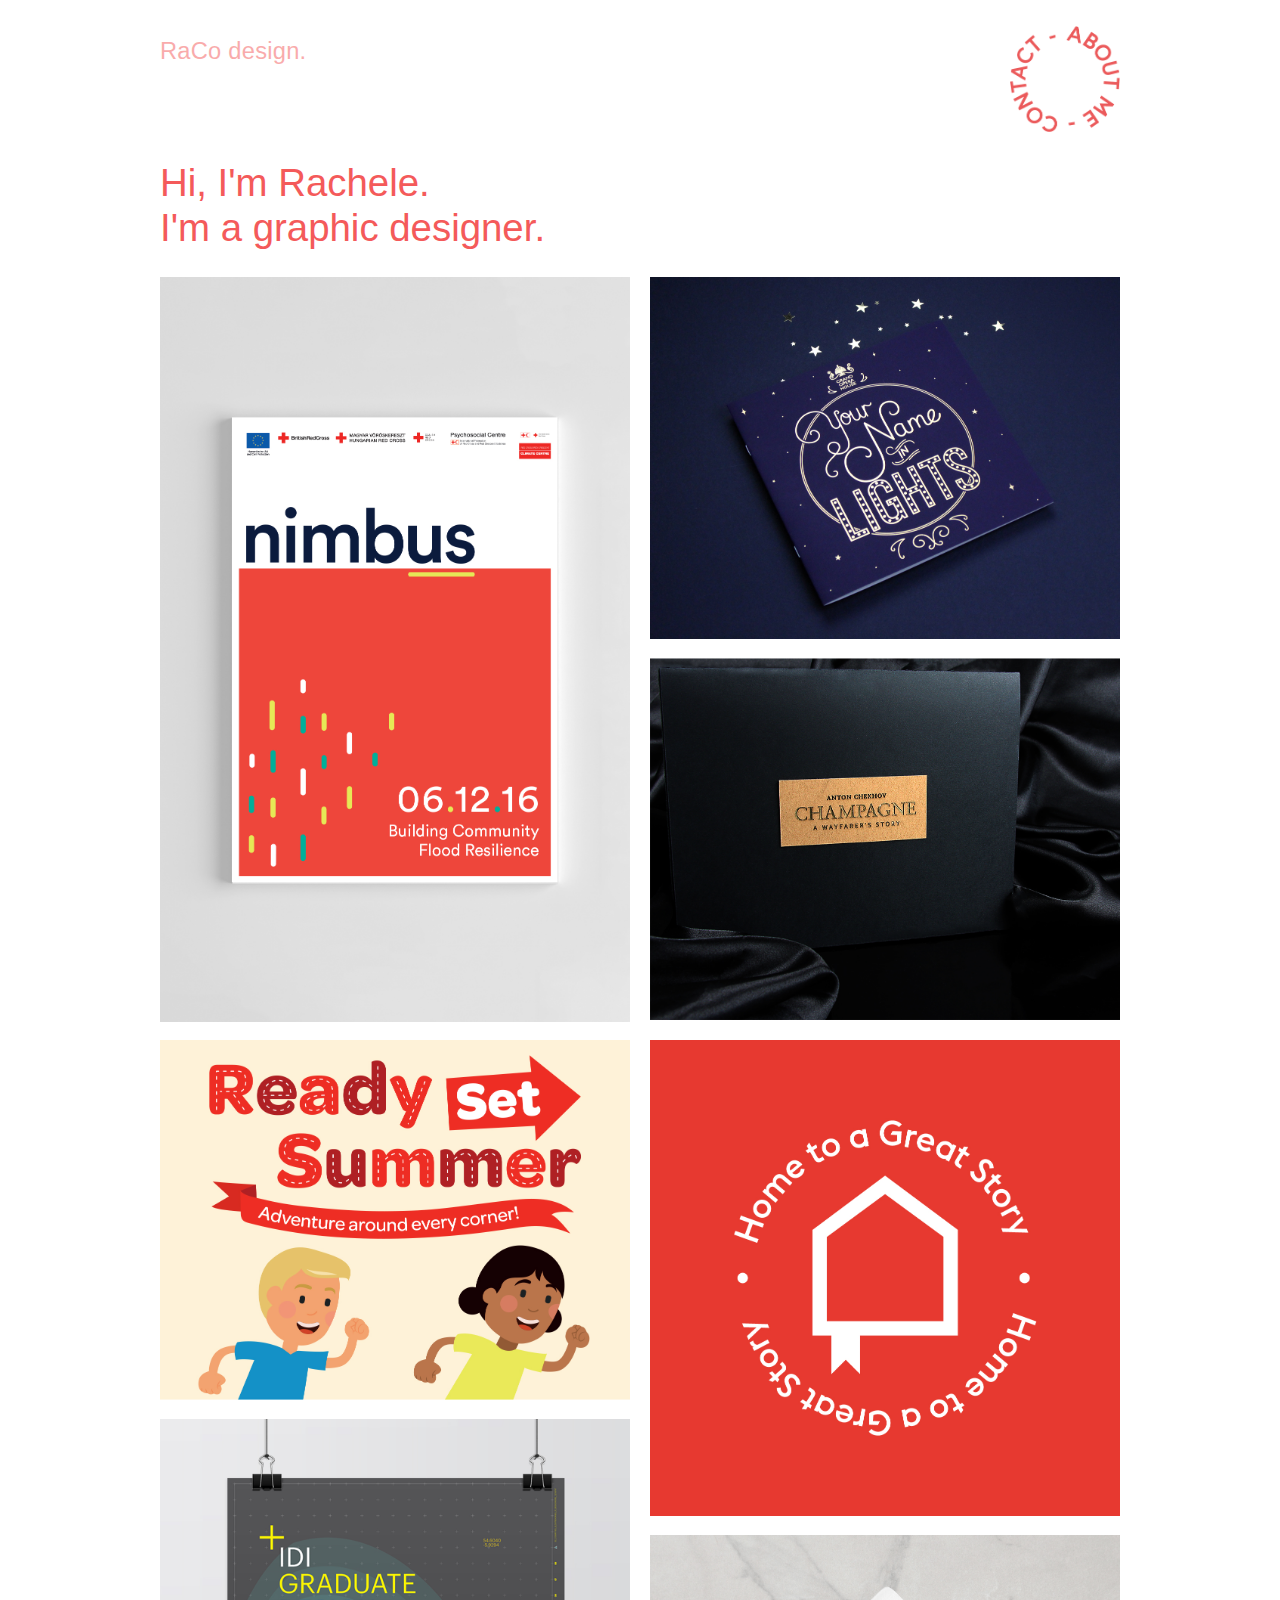
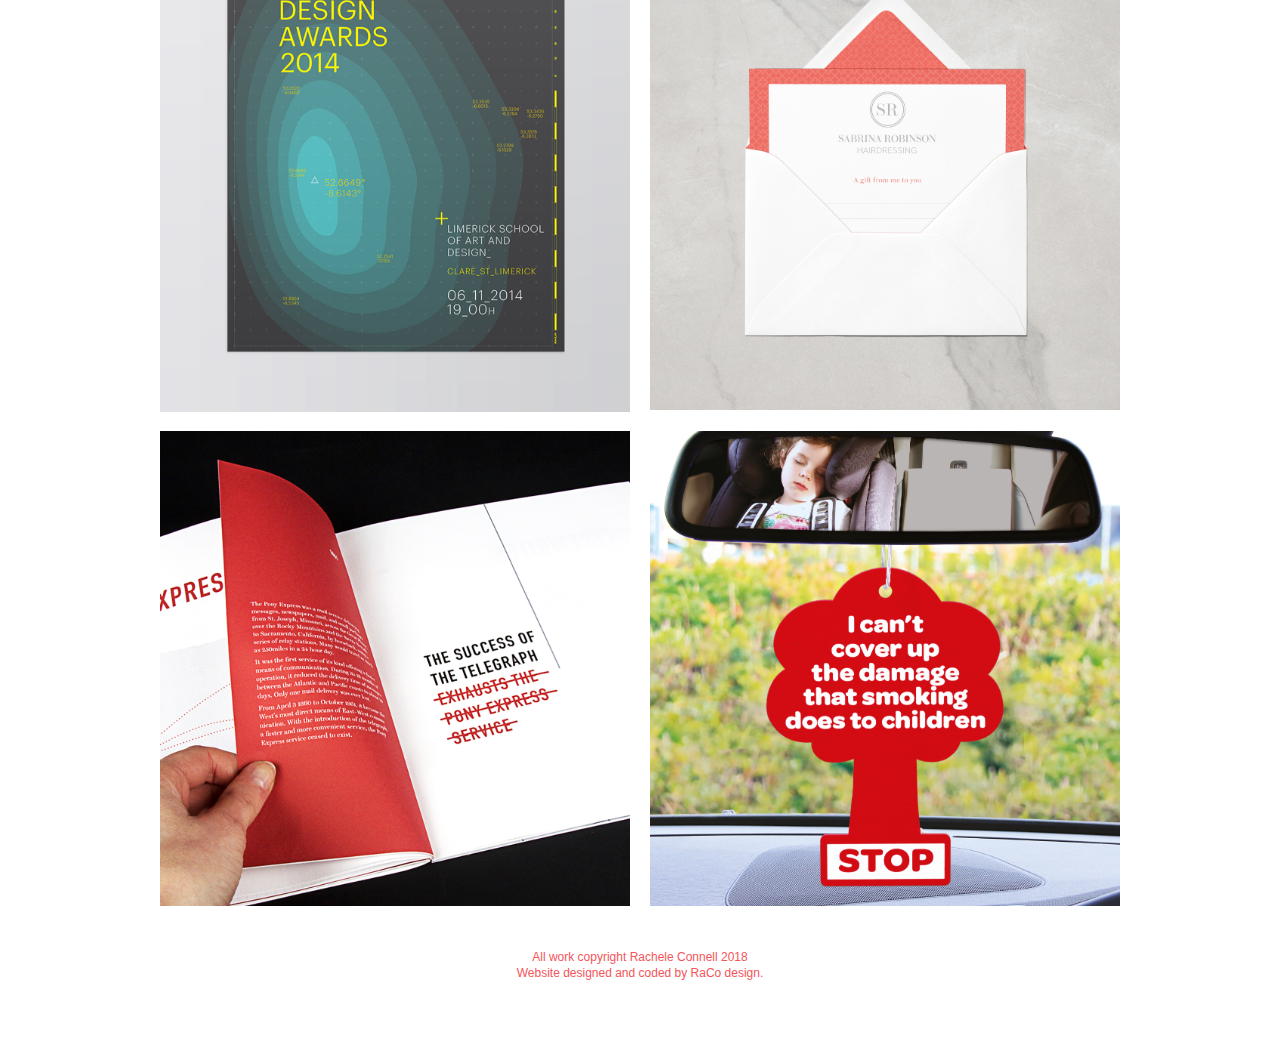
==== index.html @ a83752b8 "Initial Commit" ====
<!DOCTYPE html>

<html>

    <head> 
        <title>Rachele Connell Design</title>
        <meta charset="utf-8">
        <meta name="viewport" content="width=device-width, initial-scale=1.0">
        <link href="assets/scripts/main.css" rel="stylesheet">
    </head>

    
    <body>
        
        
                <header>
                    <h1><a href="index.html">RaCo design.</a></h1>
                    
                    <div class="navigation"> 
                        <a href= about-contact.html> <img src="assets/images/Aboutme-contact.png" alt="about-me"> </a>
                    </div> 
                </header>
        
            
            <div id= intro>
              <h2>Hi, I'm Rachele. <br> I'm a graphic designer.</h2>  
            </div>

            
                <div id=thumbnails> 
                    
                    <div class="one"> 
                        <div class="image-1">
                            <a href="nimbus-project.html">
                                <img src="assets/images/index-nimbus-event-branding.jpg" alt="Nimbus Conference Branding"> 
                                <div class="overlay">
                                    <div id="name">Nimbus Event Branding <br> <div id="subname">Event Branding</div></div> 
                                </div>
                            </a>    
                        </div>
                        
                    </div>
                    
                    <div class="two">
                        <ul>
                            <li>
                                <a href="your-name-in-lights.html">
                                    <img src="assets/images/index-your-name-in-lights.jpg" alt="your name in lights">
                                    <div class="overlay">
                                        <div id="name">Your Name in Lights <br> <div id="subname">Editorial Design &amp; Hand Lettering</div></div>
                                    </div>
                                </a>
                            </li>
                            <li>
                                <a href="champagne.html">
                                    <img src="assets/images/index-champagne-luxury-packaging.jpg" alt="champagne">
                                    <div class="overlay">
                                        <div id="name">Champagne <br> <div id="subname"> Luxury Packaging</div></div>
                                    </div>
                                </a>
                            </li>
                        </ul>
                    </div>
                </div>
        
                <div id=thumbnails2>
                    <div class="three">
                        <ul>
                            
                            
                            
                            <li>
                                <a href="ready-set-summer.html">
                                    <img src="assets/images/index-ready-set-summer.jpg" alt="ready set summer advertising campaign">
                                    <div class="overlay">
                                        <div id="name">Ready Set Summer<br> <div id="subname"> Advertising Campaign</div></div>
                                    </div>
                                </a>
                            </li>
                            
                            <li>
                                <a href="idi-graduate-awards.html">
                                    <img src="assets/images/index-idi-graduate-awards.jpg" alt="idi graduate awards">
                                    <div class="overlay-2">
                                        <div id="name">IDI Graduate Awards <br> <div id="subname">Event Branding</div></div>
                                    </div>
                                </a>
                            </li>
                            
                            
                        </ul>
                    </div>
                    
                    <div class="four">
                        <ul>
                            <li>
                                <a class="image" href="home-to-a-great-story.html">
                                    <img src="assets/images/index-home-to-a-great-story.jpg" alt="home to a great story">
                                    <div class="overlay">
                                        <div id="name">Home to a Great Story <br> <div id="subname">Branding</div></div>
                                    </div>
                                </a>
                            </li>
                            
                            <li>
                                <a href="sr-hairdressing.html">
                                    <img src="assets/images/index-sr-hairdressing.jpg" alt="sr hairdressing branding">
                                    <div class="overlay">
                                        <div id="name">SR Hairdressing <br> <div id="subname">Branding</div></div>
                                    </div>
                                </a>
                            </li>
                        </ul>
                    </div>
                </div>
        
                <div id=thumbnails3>
                    <div class="five">
                        <ul>
                            <li>
                                <a href="milestones.html">
                                    <img src="assets/images/index-milestones.jpg" alt="milestones of communication">
                                    <div class="overlay">
                                        <div id="name">Milestones of Communication<br> <div id="subname">Layout &amp; Editorial Design</div></div>
                                    </div>
                                </a>
                            </li>
                        </ul>
                    </div>
                    <div class="six">
                        <ul>
                            <li>
                                <a class="right" href="smoking-in-cars.html">
                                    <img src="assets/images/index-no-smoking-in-cars.jpg" alt="smoking in cars advertising campaign">
                                    <div class="overlay">
                                        <div id="name">Smoking in Cars <br> <div id="subname">Advertising Campaign</div></div>
                                    </div>
                                </a>
                            </li>
                        </ul>
                    </div>
                </div>
                    
                    


    
    <footer>
        <div class= copyright>
            <p>All work copyright Rachele Connell 2018 <br>
               Website designed and coded by RaCo design.</p>
        </div>
    </footer>


 </body>

</html>
---- assets/scripts/main.css ----
@charset "UTF-8";
/* CSS Document */

/* -----------------------------------html-----------------------------------*/
@font-face{
    font-family: Sofia Pro; 
    src: url(sofiapro-light.otf)
} 

html {
    align-content: center;
}
	
/* gets rid of default margins etc set by browser*/
*	{
	margin: 0;
	padding: 0;
	}
	
/*remove default settings for all lists ordered & unordered*/
ul {
	list-style:none;
	}
	
/*remove default settings for all lists & images - allowing them to sit side by side*/
li, img {
		margin: 0;
		padding: 0;
		}


/*------------------------------------CONTAINER-----------------------------------*/
body {
    width: 80%;
    margin: 0 auto 0 auto;
    height: auto;
}

                    @media (max-width: 600px) {body {width:85%;}}

                    @media (min-width: 960px) {
                        body{ width: 75%}
                    }


/*----------------------------------HEADER & NAV---------------------------------*/

header{
    position: relative;
    height: 9.5em;
}


@media (max-width: 600px) {header {max-height: 9em;}}

@media (min-width: 1200px) {header{height: 10em;}}





h1 {
    width: 80%;
    position: absolute;
    top: 1.6em;  
    left:0;
    font-family: Sofia Pro, sans-serif;
    font-style: normal;
    font-weight: 3;
    font-size: 1.2em;
    letter-spacing: .25px;
    color: #f45a5a; 
    opacity: 0.5;
}

h1 a{
    text-decoration: none;
    color: #f45a5a;
}

.navigation{
    position: relative;
    top: 1.6em;   
    float:right;
    transition: all 10s ease-in-out;
}

.navigation:hover {
    transform: rotate(360deg);
}

.navigation img {
    width:100%;
    min-width: 85px;
    max-width: 110px;
}

@media (max-width: 640px) {
    .navigation {max-width: 85px; }
}

@media (min-width: 960px) {
    h1 {font-size: calc(1.2em + 0.35vw);}
}


/*-------------------------------INTRO TEXT-----------------------------*/

h2 {
    width: 80%;
    position: relative;
    left:0;
    font-family: Sofia Pro, sans-serif;
    font-style: normal;
    font-weight: 500;
    line-height: 1.15em;
    font-size: 1.8em;
    color: #f45a5a; 
    margin-bottom: 0.4em;
}

@media (min-width: 960px) {
    h2 {font-size: calc(2em + 0.5vw);
    line-height: 45px;}
}

@media (max-width: 640px) {
    h2 {width: 100%; font-size: calc(1.6em + 1vw);}
}

@media (min-width: 1200px) {
    h2 {width: 100%; font-size: calc(1.6em + 1vw);margin-bottom: 0.7em;}
}


/*-------------------------------SECTION 1 THUMBNAILS-----------------------------*/
#thumbnails {
    width: 100%;
    overflow: hidden;
    position: relative;
    }

#thumbnails img {
    margin: auto;
    width:100%;
    float: left;
    margin-bottom: 4%;
}

.one {
    float:left;
    width: 48.95%;
    display: block;
    height:auto;
    position: relative;
    }


.two li {
    float: right;
    width: 48.95%;
    margin: 0;
    height: auto;
    position: relative;
    }



/*-------------------------------SECTION 2 THUMBNAILS-----------------------------*/

#thumbnails2 {
    width: 100%;
    overflow: hidden;
    position: relative;
}

 #thumbnails2 img {
    margin:auto;
    width: 100%;
    height: 100%;
    float: left;
    margin-bottom: 4%;
    }

.three {
    float: left;
    width: 48.95%;
    }

.three li {
    float: left;
    width:100%;
    height: auto;
    position: relative;
    }

.four{
    float:right;
    width: 48.95%;
    
    }

.four li {
    float: left;
    width:100%;
    height: auto;
    position: relative;
    }



#thumbnails3 {
    width: 100%;
    overflow: hidden;
    position: relative;
}

#thumbnails3 img {
     margin:auto;
    width: 100%;
    height: 100%;
    float: left;
    margin-bottom: 4%;
}

.five{
    float: left;
    width: 48.95%;
}
.five li {
    float: left;
    width:100%;
    height: auto;
    position: relative;
    }


.six {
    float: right;
    width: 48.95%;
}

.six li {
    float: left;
    width:100%;
    height: auto;
    position: relative;
    }





.overlay {
    opacity: 0;
    width: 100%;
    height: 95.15%;
    background-color: #ff4545;
    position: absolute;
    left:0;
    right:0;
    -webkit-transition: opacity 500ms;
    -moz-transition: opacity 500ms;
    -o-transition: opacity 500ms;
    transition: opacity 500ms;
}

.one .overlay {
    height: 97.6%;
}

.four .overlay{
    height: 96.15%;
}

.five .overlay{
    height: 96.25%
}

.six
.overlay{
    height: 96.25%
}




.overlay #name {
    position: relative;
    text-align: center; 
    font-family: Sofia Pro, sans-serif;
    font-weight: 400;
    font-size: 1.75em;
    color: #fff;
    top:50%;
    left: 50%;
    transform: translate(-50%, -50%);
}


div.overlay:hover {
    opacity: .95;
}

.overlay-2 {
    opacity: 0;
    width: 100%;
    height: 97%;
    background-color: #ff4545;
    position: absolute;
    -webkit-transition: opacity 500ms;
    -moz-transition: opacity 500ms;
    -o-transition: opacity 500ms;
    transition: opacity 500ms;
}

.overlay-2 #name {
    position: relative;
    text-align: center;  
    font-family: Sofia Pro, sans-serif;
    font-weight: 400;
    font-size: 1.75em;
    color: #fff;
    top:50%;
    left: 50%;
    transform: translate(-50%, -50%);
}

#subname{
    margin-top: .35em;
    font-weight: 300;
    font-size: .75em;
}

div.overlay-2:hover {
    opacity: .95;
}




/*-------------------------------HOME PAGE MEDIA QUERIES-----------------------------*/
@media (max-width: 640px) {
    .one { width: 100%;}
    .two li { width: 100%;}
    .three { width: 100%;}
    .four { width: 100%;}
    .five { width: 100%;}
    .six {width: 100%;}
    #thumbnails img {padding-bottom: 4%; }
    #thumbnails2 img {padding-bottom: 4%; }
    
    
}

@media (max-width: 960px) {
    section img {margin: 0 0 0.75em 0; }
}


/*-------------------------------PROJECT PAGES-----------------------------*/


h3 {
    color: #ff4545;
    width: 100%;
    font-family: Sofia Pro;
    font-size: calc(1.4em + 0.5vw);
    font-weight: 500;
    letter-spacing: .5px;
    text-align: left;
    margin-top: 0.4em;
}

#project-info p{
    font-family: Sofia Pro;
    font-size: calc(1em + 0.15vw);
    text-align: left;
    font-weight: 400;
    line-height: 1.35;
    color:slategray;
    margin-bottom: 2.2em;
    width: 100%;
}

#project-info{
    width: 100%;
    overflow: hidden;
}

h4 {
    color: #f45a5a; 
    opacity: 0.5;
    width: 100%;
    font-family: Sofia Pro;
    font-weight: 400;
    letter-spacing: .25px;
    font-size: calc(.8em + 0.15vw);
    text-align: left;
    margin-bottom: 1em;
    margin-top: 0.45em;
}


@media (max-width: 640px) {
    #project-info header {height:14em;}
    #project-info h3 {width: 100%; font-size: calc(1.2em + 1vw);}
}

@media (min-width: 1200px) {
    #project-info p {width:95%;}
    #project-info h3 {width: 100%; font-size: calc(1.2em + 1vw);}
}



#images{
    width: 100%;
    width: 100%;
    overflow: hidden;
    }

         #images img {
             width:100%;
             padding-bottom: 2.1%;
            }

#image-row {
    float: left;
}

#image-row img{
    width: 48.95%;
    float: left;
    padding-bottom: 2.1%;
}

#right img {
    float: right;
}

@media (max-width: 640px) {
    #image-row img {width:100%;}
}

/* ------------------------------FOOTER-----------------------------------*/
footer {
    width: 100%;
    height: 10em;
    display: inline-block;
    font-size: .75em;
    }

.project-navigation a {
    text-decoration: underline;
    font-family: Sofia Pro;
    font-size: 1.25em;
    color: #ff4545;
}

.project-navigation {
    width:80%;
    height: auto;
    margin: auto;
    margin-top: 1em;
    margin-bottom: .5em;
    text-align: center;
}

#button1 {
    width:50%;
    float:left;
}


.copyright {
    padding-top: 2em;
}

.copyright p {
    font-family: Sofia Pro, sans-serif;
    font-weight:400;
    line-height: 1.35em;
    color: #f4545a;
    text-align: center;
}
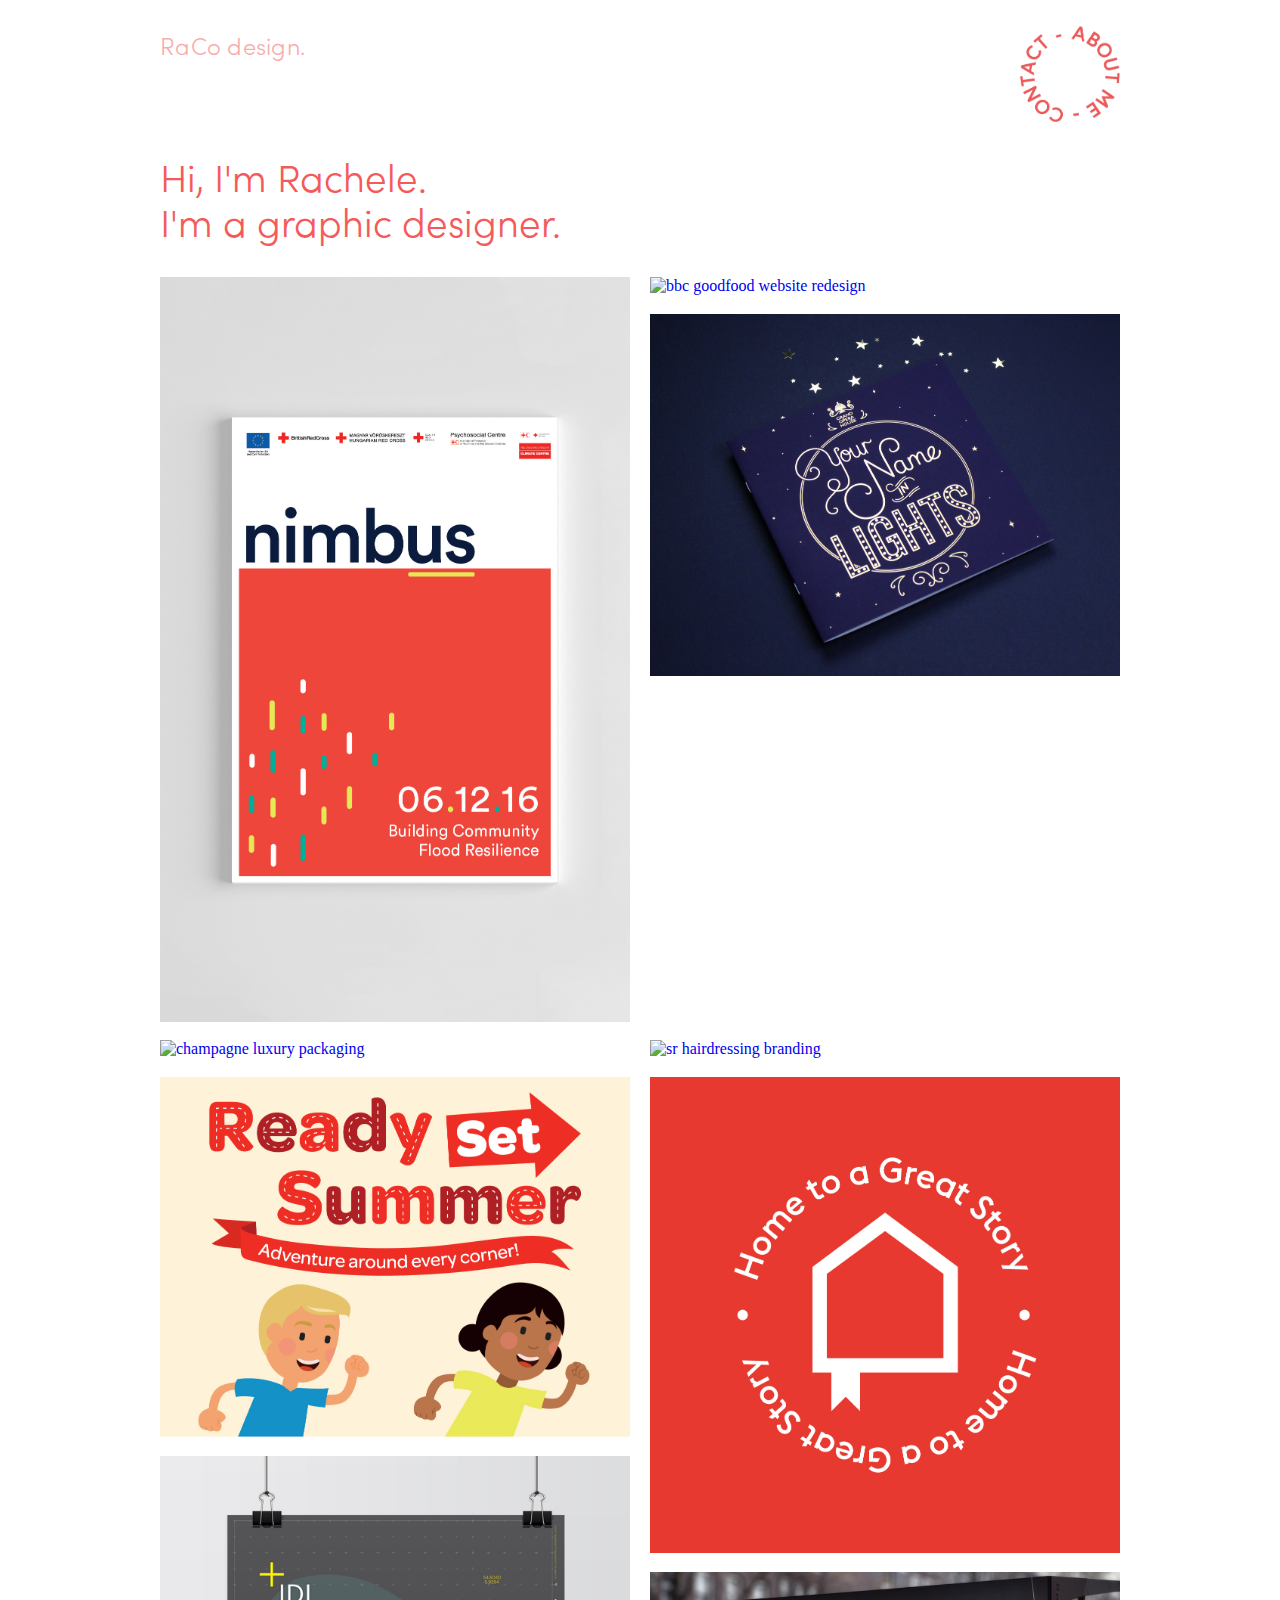
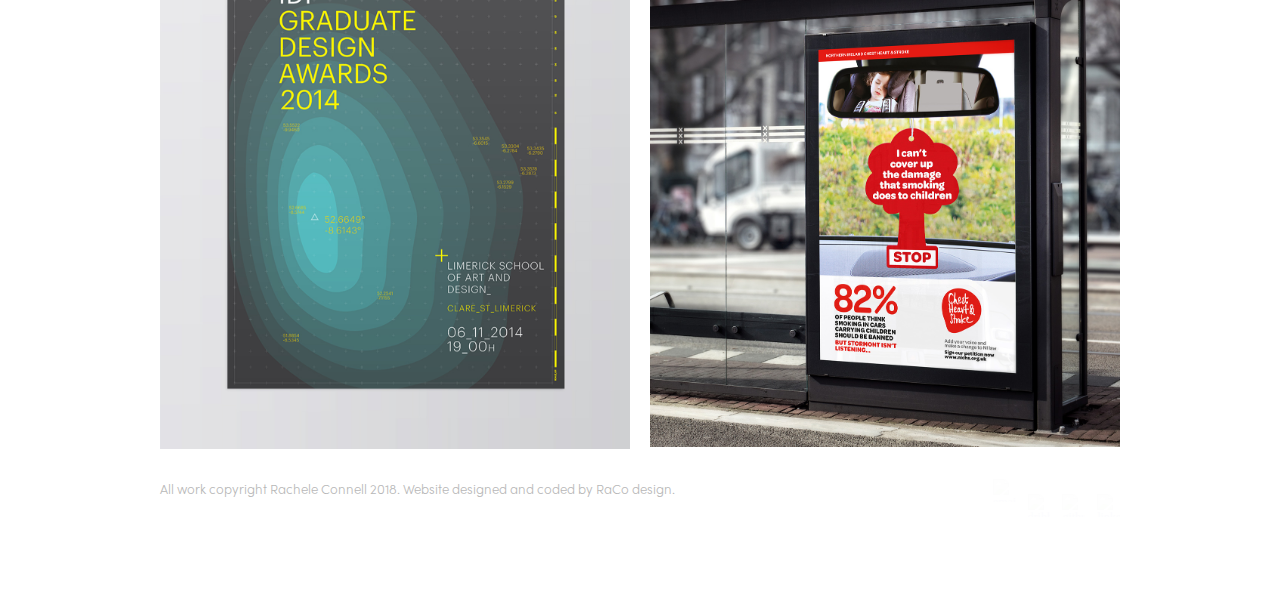
==== commit 97ca1c36: "revision and reordering of projects, updating images and new homepage thumbnails. New footer layout " ====
--- a/index.html
+++ b/index.html
@@ -44,6 +44,14 @@
                     <div class="two">
                         <ul>
                             <li>
+                                <a href="goodfoodredesign.html">
+                                    <img src="assets/images/index-bbc-goodfood.jpg" alt="bbc goodfood website redesign">
+                                    <div class="overlay">
+                                        <div id="name">BBC GoodFood Redesign <br> <div id="subname">UI/UX Design</div></div>
+                                    </div>
+                                </a>
+                            </li>
+                            <li>
                                 <a href="your-name-in-lights.html">
                                     <img src="assets/images/index-your-name-in-lights.jpg" alt="your name in lights">
                                     <div class="overlay">
@@ -51,17 +59,38 @@
                                     </div>
                                 </a>
                             </li>
+                        </ul>
+                    </div>
+                </div>
+        
+         <div id=thumbnails3>
+                    <div class="five">
+                        <ul>
                             <li>
                                 <a href="champagne.html">
-                                    <img src="assets/images/index-champagne-luxury-packaging.jpg" alt="champagne">
+                                    <img src="assets/images/index-champagne-text.jpg" alt="champagne luxury packaging">
                                     <div class="overlay">
-                                        <div id="name">Champagne <br> <div id="subname"> Luxury Packaging</div></div>
+                                        <div id="name">Champagne<br> <div id="subname">Visual Storytelling &amp; Packaging</div></div>
+                                    </div>
+                                </a>
+                            </li>
+                        </ul>
+                    </div>
+                    <div class="six">
+                        <ul>
+                            <li>
+                                <a class="right" href="sr-hairdressing.html">
+                                    <img src="assets/images/index-sr-hairdressing-env.jpg" alt="sr hairdressing branding">
+                                    <div class="overlay">
+                                        <div id="name">Smoking in Cars <br> <div id="subname">Branding</div></div>
                                     </div>
                                 </a>
                             </li>
                         </ul>
                     </div>
                 </div>
+                    
+        
         
                 <div id=thumbnails2>
                     <div class="three">
@@ -103,10 +132,10 @@
                             </li>
                             
                             <li>
-                                <a href="sr-hairdressing.html">
-                                    <img src="assets/images/index-sr-hairdressing.jpg" alt="sr hairdressing branding">
+                                <a href="smoking-in-cars.html">
+                                    <img src="assets/images/index-no-smoking-in-cars.jpg" alt="smoking in cars advertising campaign">
                                     <div class="overlay">
-                                        <div id="name">SR Hairdressing <br> <div id="subname">Branding</div></div>
+                                        <div id="name">No Smoking in Cars <br> <div id="subname">Advertising Campaign</div></div>
                                     </div>
                                 </a>
                             </li>
@@ -114,42 +143,26 @@
                     </div>
                 </div>
         
-                <div id=thumbnails3>
-                    <div class="five">
-                        <ul>
-                            <li>
-                                <a href="milestones.html">
-                                    <img src="assets/images/index-milestones.jpg" alt="milestones of communication">
-                                    <div class="overlay">
-                                        <div id="name">Milestones of Communication<br> <div id="subname">Layout &amp; Editorial Design</div></div>
-                                    </div>
-                                </a>
-                            </li>
-                        </ul>
-                    </div>
-                    <div class="six">
-                        <ul>
-                            <li>
-                                <a class="right" href="smoking-in-cars.html">
-                                    <img src="assets/images/index-no-smoking-in-cars.jpg" alt="smoking in cars advertising campaign">
-                                    <div class="overlay">
-                                        <div id="name">Smoking in Cars <br> <div id="subname">Advertising Campaign</div></div>
-                                    </div>
-                                </a>
-                            </li>
-                        </ul>
-                    </div>
-                </div>
-                    
+               
                     
 
 
     
     <footer>
+        <div class= social>
+            <ul>
+                <li><a href="mailto:co.rachele@gmail.com?subject=Hi There!"> <img src="assets/images/email-colour.png" alt="email me"> </a></li>
+                <li><a href= https://dribbble.com/RC_RACO> <img src="assets/images/Dribbble-colour.png" alt="dribbble"> </a></li>
+                <li><a href= https://github.com/rc-raco> <img src="assets/images/Git-colour.png" alt="github"> </a></li>
+                <li><a href= https://www.linkedin.com/in/rachele-connell> <img src="assets/images/linkedin-colour.png" alt="linkedin"> </a></li>
+            </ul>
+        </div>
+        
         <div class= copyright>
-            <p>All work copyright Rachele Connell 2018 <br>
-               Website designed and coded by RaCo design.</p>
-        </div>
+            <p>All work copyright Rachele Connell 2018. Website designed and coded by RaCo design.</p>
+            </div>
+    
+        
     </footer>
 
 
--- a/assets/scripts/main.css
+++ b/assets/scripts/main.css
@@ -4,7 +4,7 @@
 /* -----------------------------------html-----------------------------------*/
 @font-face{
     font-family: Sofia Pro; 
-    src: url(sofiapro-light.otf)
+    src: url(/assets/fonts/sofiapro-light.otf)
 } 
 
 html {
@@ -47,7 +47,7 @@
 
 header{
     position: relative;
-    height: 9.5em;
+    height: 9em;
 }
 
 
@@ -66,7 +66,7 @@
     left:0;
     font-family: Sofia Pro, sans-serif;
     font-style: normal;
-    font-weight: 3;
+    font-weight: 500;
     font-size: 1.2em;
     letter-spacing: .25px;
     color: #f45a5a; 
@@ -92,7 +92,7 @@
 .navigation img {
     width:100%;
     min-width: 85px;
-    max-width: 110px;
+    max-width: 100px;
 }
 
 @media (max-width: 640px) {
@@ -255,7 +255,7 @@
     opacity: 0;
     width: 100%;
     height: 95.15%;
-    background-color: #ff4545;
+    background-color: #f4f5f6;
     position: absolute;
     left:0;
     right:0;
@@ -270,16 +270,16 @@
 }
 
 .four .overlay{
-    height: 96.15%;
+    height: 96.5%;
 }
 
 .five .overlay{
-    height: 96.25%
+    height: 95.9%
 }
 
 .six
 .overlay{
-    height: 96.25%
+    height: 95.9%
 }
 
 
@@ -289,9 +289,9 @@
     position: relative;
     text-align: center; 
     font-family: Sofia Pro, sans-serif;
-    font-weight: 400;
+    font-weight: 600;
     font-size: 1.75em;
-    color: #fff;
+    color: #47494d;
     top:50%;
     left: 50%;
     transform: translate(-50%, -50%);
@@ -306,7 +306,7 @@
     opacity: 0;
     width: 100%;
     height: 97%;
-    background-color: #ff4545;
+    background-color: #f4f5f6;
     position: absolute;
     -webkit-transition: opacity 500ms;
     -moz-transition: opacity 500ms;
@@ -318,9 +318,9 @@
     position: relative;
     text-align: center;  
     font-family: Sofia Pro, sans-serif;
-    font-weight: 400;
+    font-weight: 600;
     font-size: 1.75em;
-    color: #fff;
+    color: #47494d;
     top:50%;
     left: 50%;
     transform: translate(-50%, -50%);
@@ -374,7 +374,7 @@
 
 #project-info p{
     font-family: Sofia Pro;
-    font-size: calc(1em + 0.15vw);
+    font-size: calc(1em);
     text-align: left;
     font-weight: 400;
     line-height: 1.35;
@@ -388,14 +388,19 @@
     overflow: hidden;
 }
 
+#project-info a {
+    text-decoration: none;
+    color: #f45a5a;
+}
+    
 h4 {
     color: #f45a5a; 
-    opacity: 0.5;
+    opacity: 0.75;
     width: 100%;
     font-family: Sofia Pro;
     font-weight: 400;
     letter-spacing: .25px;
-    font-size: calc(.8em + 0.15vw);
+    font-size: calc(.9em + 0.15vw);
     text-align: left;
     margin-bottom: 1em;
     margin-top: 0.45em;
@@ -405,6 +410,8 @@
 @media (max-width: 640px) {
     #project-info header {height:14em;}
     #project-info h3 {width: 100%; font-size: calc(1.2em + 1vw);}
+    h4 {line-height: 1.25em;}
+    
 }
 
 @media (min-width: 1200px) {
@@ -415,7 +422,6 @@
 
 
 #images{
-    width: 100%;
     width: 100%;
     overflow: hidden;
     }
@@ -426,7 +432,8 @@
             }
 
 #image-row {
-    float: left;
+    overflow: hidden;
+    width:100%;
 }
 
 #image-row img{
@@ -443,48 +450,123 @@
     #image-row img {width:100%;}
 }
 
-/* ------------------------------FOOTER-----------------------------------*/
+
+
+.project-navigation {
+    width:100%;
+    height: auto;
+    margin: auto;
+    margin-top: 0.5em;
+    margin-bottom: 6em;
+    font-family: Sofia Pro, sans-serif;
+    letter-spacing: .045em;
+}
+
+
+
+.project-navigation a {
+    text-decoration: none;
+    font-weight: 600;
+    font-size: 1em;
+    color: #ff4545;
+     -moz-transition:color .2s ease-in; /*--- eases the colour change on the hover ---*/
+    -o-transition:color .2s ease-in;
+    -webkit-transition:color .2s ease-in;
+}
+
+.project-navigation a:hover{
+    color: #ff4545;
+    opacity: .75;
+}
+
+
+#button1 {
+    width:45%;
+    text-align: right;
+    float:left;
+}
+
+
+#button2 {
+    display: inline-block;
+    float: right;
+    width: 45%;
+}
+
+@media (max-width: 960px) {
+    .project-navigation {margin-bottom: 4em;}
+}
+
+/* ------------------------------FOOTER---------------------------*/
+
+
+
 footer {
     width: 100%;
     height: 10em;
     display: inline-block;
     font-size: .75em;
-    }
-
-.project-navigation a {
-    text-decoration: underline;
-    font-family: Sofia Pro;
-    font-size: 1.25em;
-    color: #ff4545;
-}
-
-.project-navigation {
-    width:80%;
-    height: auto;
-    margin: auto;
-    margin-top: 1em;
-    margin-bottom: .5em;
-    text-align: center;
-}
-
-#button1 {
-    width:50%;
-    float:left;
-}
-
+    
+    }
 
 .copyright {
-    padding-top: 2em;
+    padding-top: 1em;
+    width: 69%;
+    display: inline-block;
+    float: left;
 }
 
 .copyright p {
     font-family: Sofia Pro, sans-serif;
+    font-size: 1.1em;
     font-weight:400;
-    line-height: 1.35em;
-    color: #f4545a;
-    text-align: center;
-}
-
-
-
-
+    line-height: 1.8em;
+    color: #b7b7b7;
+    
+}
+
+.social {
+    padding-top: 1em;
+    width:25%;
+    float:right;
+    display: inline-block;
+    text-align: right;
+    opacity:.75%;
+}
+
+
+.social li {
+    margin: 0 0 0 .75em;
+    display: inline;
+}
+
+
+.social img{
+    max-height: 1.9em;
+    max-width: 1.9em;
+}
+
+
+.social a {
+    text-decoration: none;
+    opacity: 1;
+    -moz-transition:color .2s ease-in; /*--- eases the colour change on the hover ---*/
+    -o-transition:color .2s ease-in;
+    -webkit-transition:color .2s ease-in;
+}
+
+.social a:hover{
+    opacity: .75;
+}
+
+
+
+@media (max-width: 960px) {
+
+    .social { width: 100%; text-align: center;}
+    .social img { max-height: 24px; max-width: 24px;}
+            
+    .copyright {width:100%; text-align: center;}
+    .copyright p { line-height: 1.4em;}
+}
+
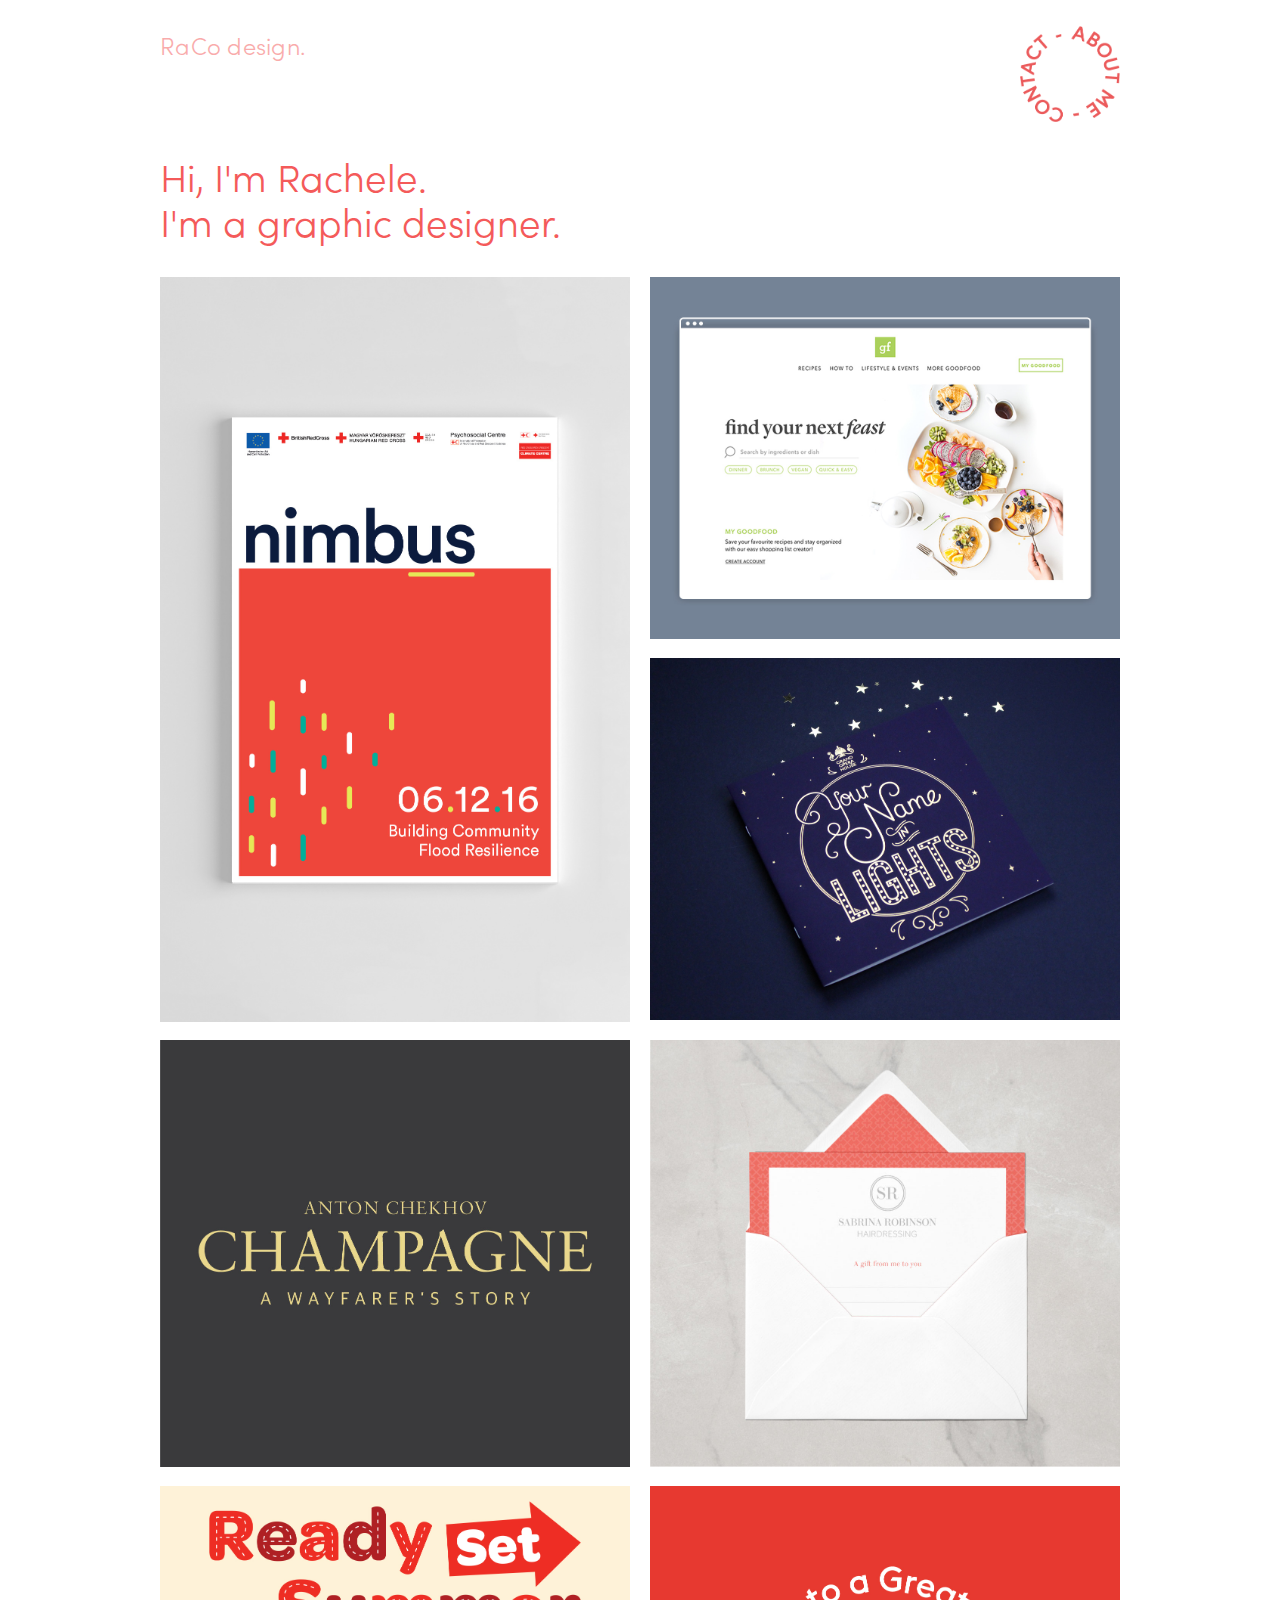
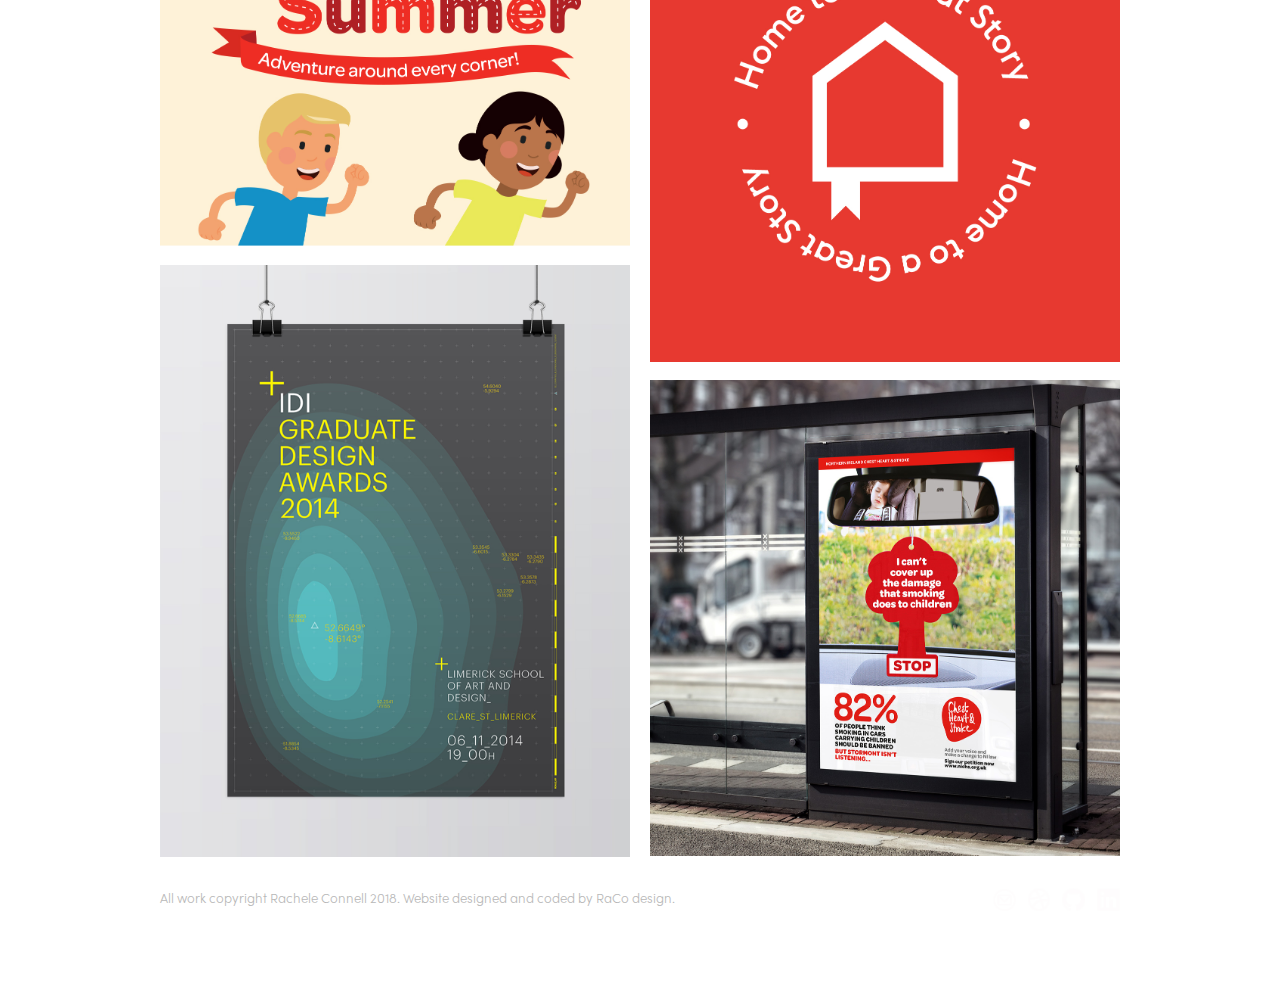
==== commit 7c70a779: "Updated project titles on index page" ====
--- a/index.html
+++ b/index.html
@@ -82,7 +82,7 @@
                                 <a class="right" href="sr-hairdressing.html">
                                     <img src="assets/images/index-sr-hairdressing-env.jpg" alt="sr hairdressing branding">
                                     <div class="overlay">
-                                        <div id="name">Smoking in Cars <br> <div id="subname">Branding</div></div>
+                                        <div id="name">SR Hairdressing <br> <div id="subname">Branding</div></div>
                                     </div>
                                 </a>
                             </li>
@@ -135,7 +135,7 @@
                                 <a href="smoking-in-cars.html">
                                     <img src="assets/images/index-no-smoking-in-cars.jpg" alt="smoking in cars advertising campaign">
                                     <div class="overlay">
-                                        <div id="name">No Smoking in Cars <br> <div id="subname">Advertising Campaign</div></div>
+                                        <div id="name">Smoking in Cars <br> <div id="subname">Advertising Campaign</div></div>
                                     </div>
                                 </a>
                             </li>
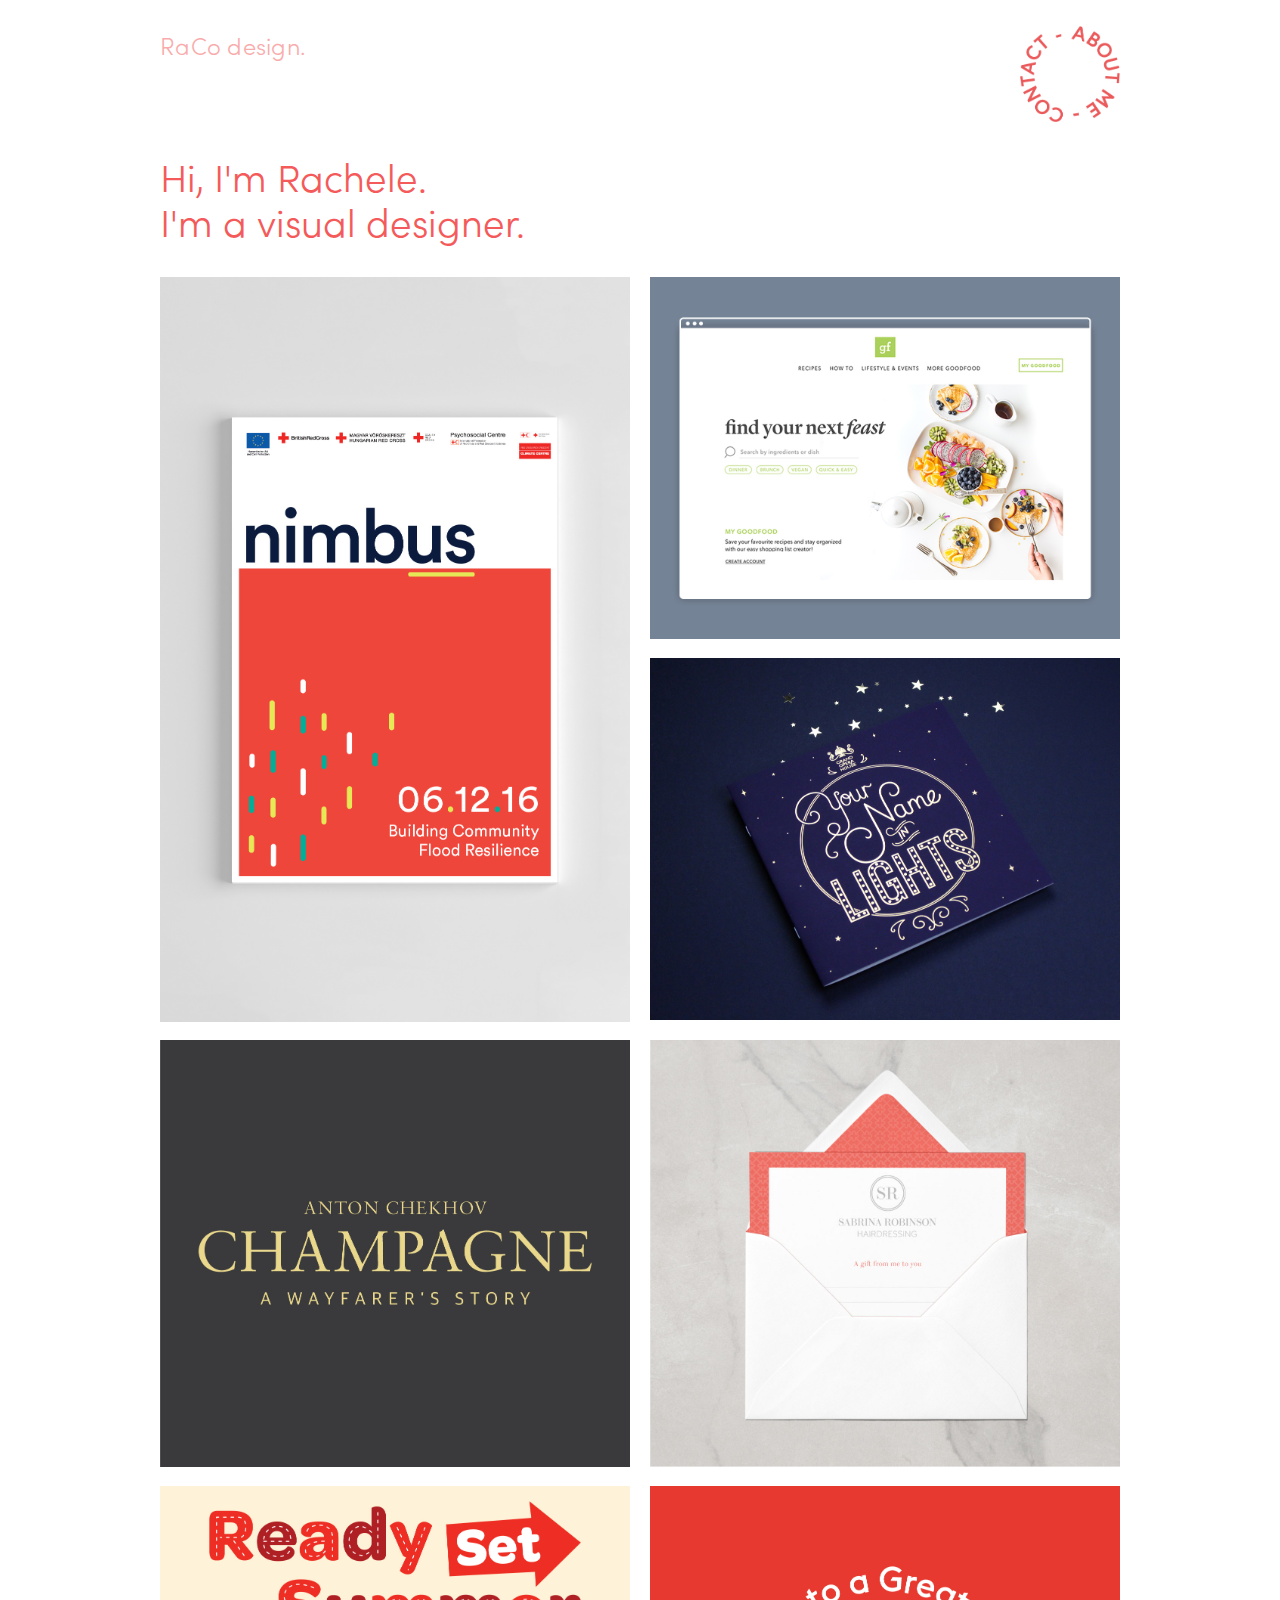
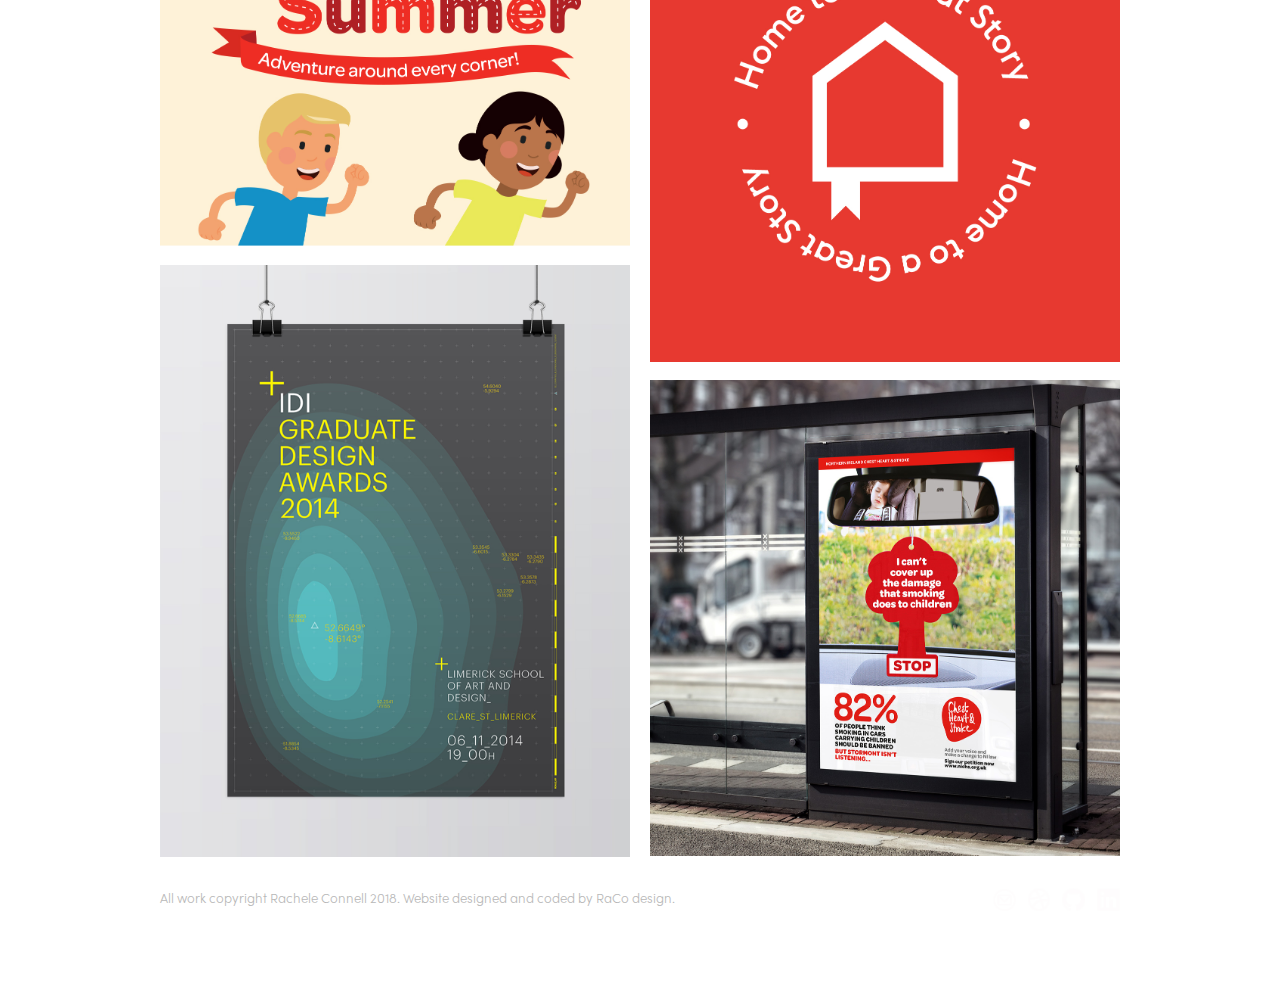
==== commit 4fc3a152: "headline amended" ====
--- a/index.html
+++ b/index.html
@@ -23,7 +23,7 @@
         
             
             <div id= intro>
-              <h2>Hi, I'm Rachele. <br> I'm a graphic designer.</h2>  
+              <h2>Hi, I'm Rachele. <br> I'm a visual designer.</h2>  
             </div>
 
             
--- a/assets/scripts/main.css
+++ b/assets/scripts/main.css
@@ -392,6 +392,33 @@
     text-decoration: none;
     color: #f45a5a;
 }
+
+#project-intro p{
+    margin-top: 0.5em;
+    font-family: Sofia Pro;
+    font-size: calc(1.25em);
+    text-align: left;
+    font-weight: 400;
+    line-height: 1.35;
+    color:slategray;
+    margin-bottom: 2.2em;
+    width: 100%;
+}
+
+#project-intro{
+    width: 100%;
+    overflow: hidden;
+}
+
+#project-intro a {
+    text-decoration: none;
+    border-bottom: 1.4px solid lightslategray;
+    color: slategray;
+}
+
+#project-intro a:hover {
+    opacity: 0.5;
+}
     
 h4 {
     color: #f45a5a; 
@@ -497,6 +524,45 @@
     .project-navigation {margin-bottom: 4em;}
 }
 
+
+
+
+
+.project-navigation-portfolio {
+    width:100%;
+    text-align: center;
+    height: auto;
+    margin: auto;
+    margin-top: 0.5em;
+    margin-bottom: 4em;
+    font-size: 1.25em;
+    font-weight: 400;
+    line-height: 1.4em;
+    font-family: Sofia Pro, sans-serif;
+    letter-spacing: .045em;
+    color: slategray;
+}
+
+
+
+.project-navigation-portfolio a {
+    text-decoration: none;
+    font-weight: 600;
+    color: #ff4545;
+     -moz-transition:color .2s ease-in; /*--- eases the colour change on the hover ---*/
+    -o-transition:color .2s ease-in;
+    -webkit-transition:color .2s ease-in;
+}
+
+.project-navigation-portfolio a:hover{
+    color: #ff4545;
+    opacity: .75;
+}
+
+
+@media (max-width: 960px) {
+    .project-navigation-portfolio {margin-bottom: 4em;}
+}
 /* ------------------------------FOOTER---------------------------*/
 
 
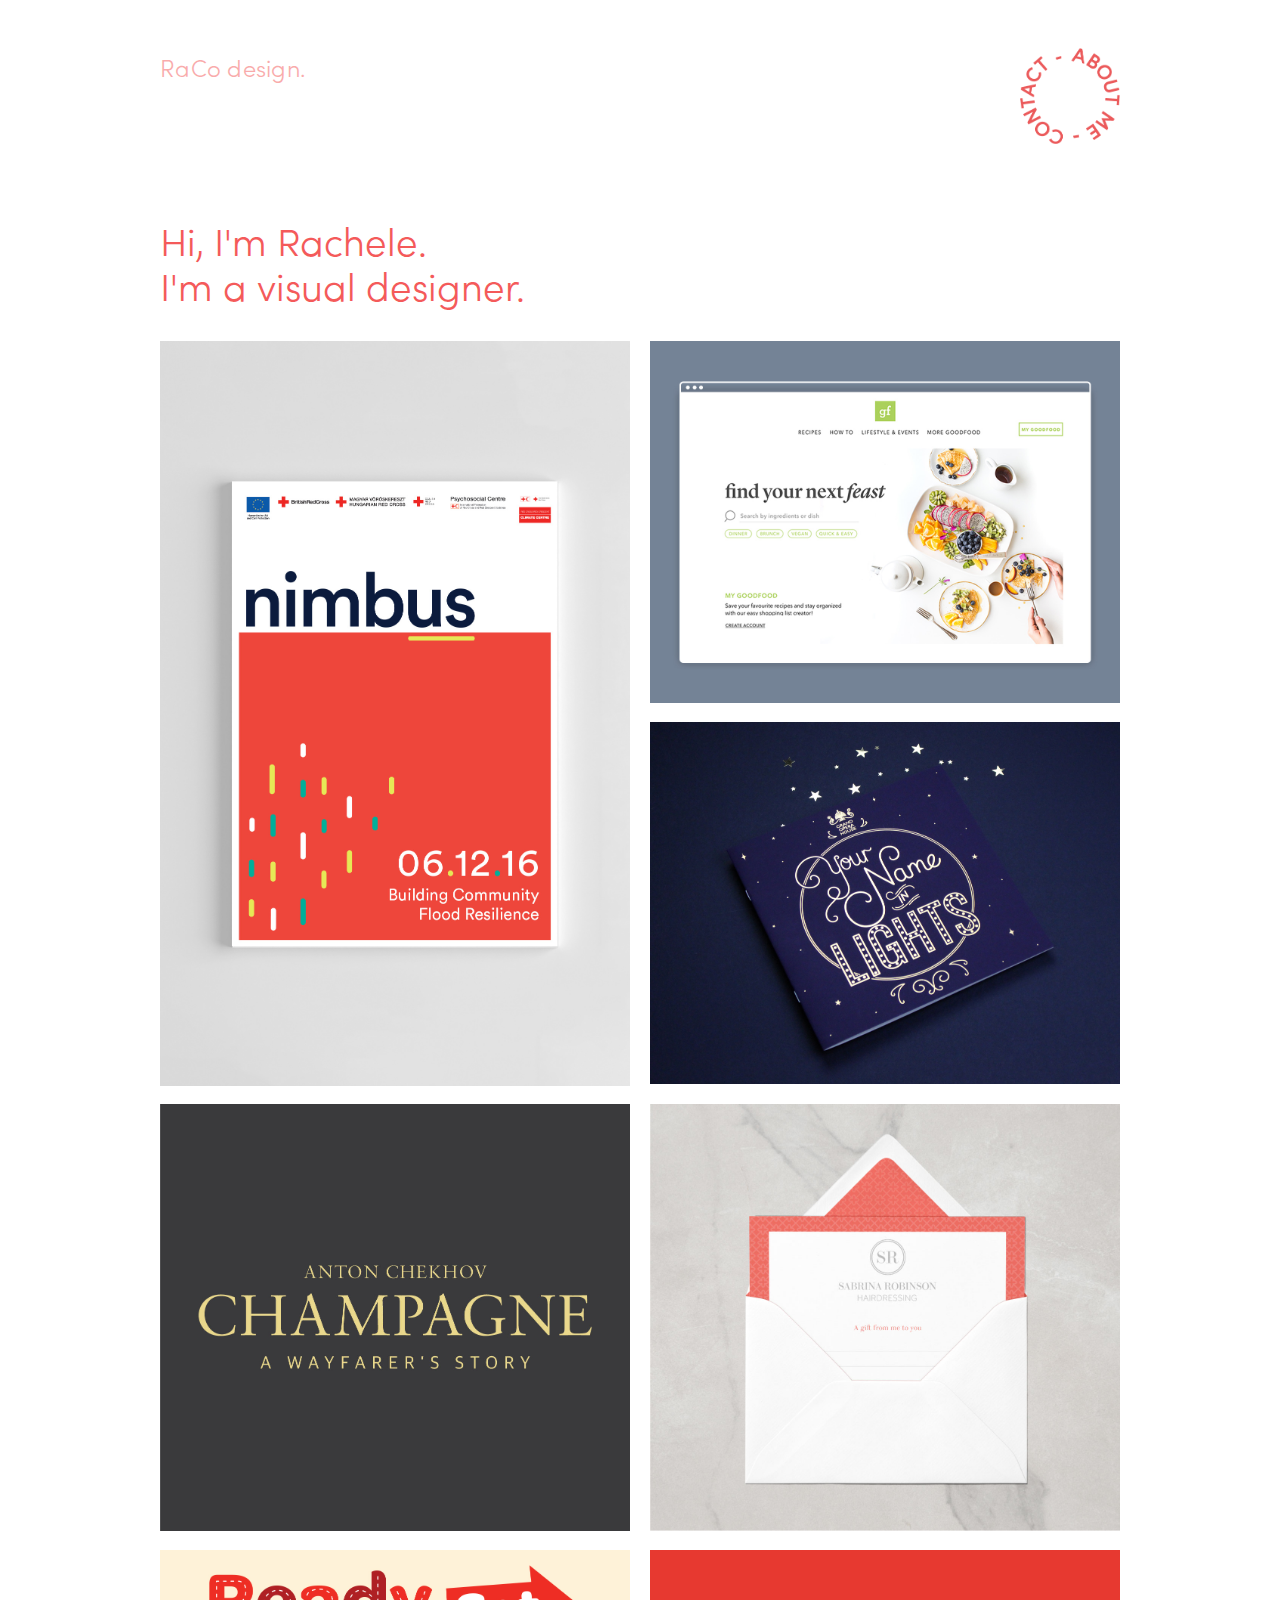
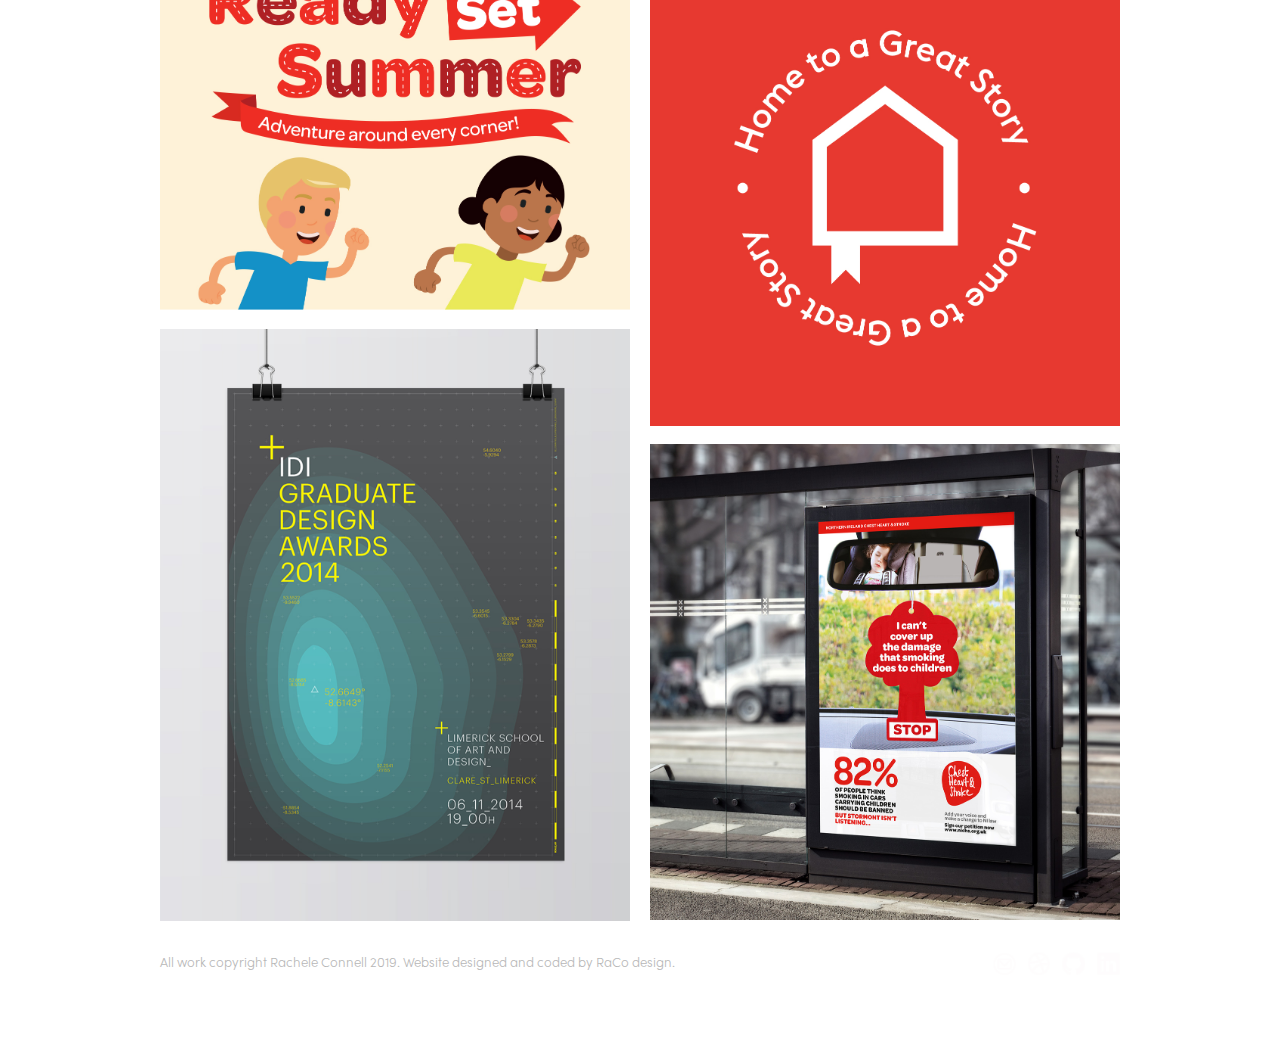
==== commit 22facca5: "updating cr year" ====
--- a/index.html
+++ b/index.html
@@ -159,7 +159,7 @@
         </div>
         
         <div class= copyright>
-            <p>All work copyright Rachele Connell 2018. Website designed and coded by RaCo design.</p>
+            <p>All work copyright Rachele Connell 2019. Website designed and coded by RaCo design.</p>
             </div>
     
         
--- a/assets/scripts/main.css
+++ b/assets/scripts/main.css
@@ -48,12 +48,13 @@
 header{
     position: relative;
     height: 9em;
+    top: 1.4em;
 }
 
 
 @media (max-width: 600px) {header {max-height: 9em;}}
 
-@media (min-width: 1200px) {header{height: 10em;}}
+@media (min-width: 1200px) {header{height: 14em;}}
 
 
 
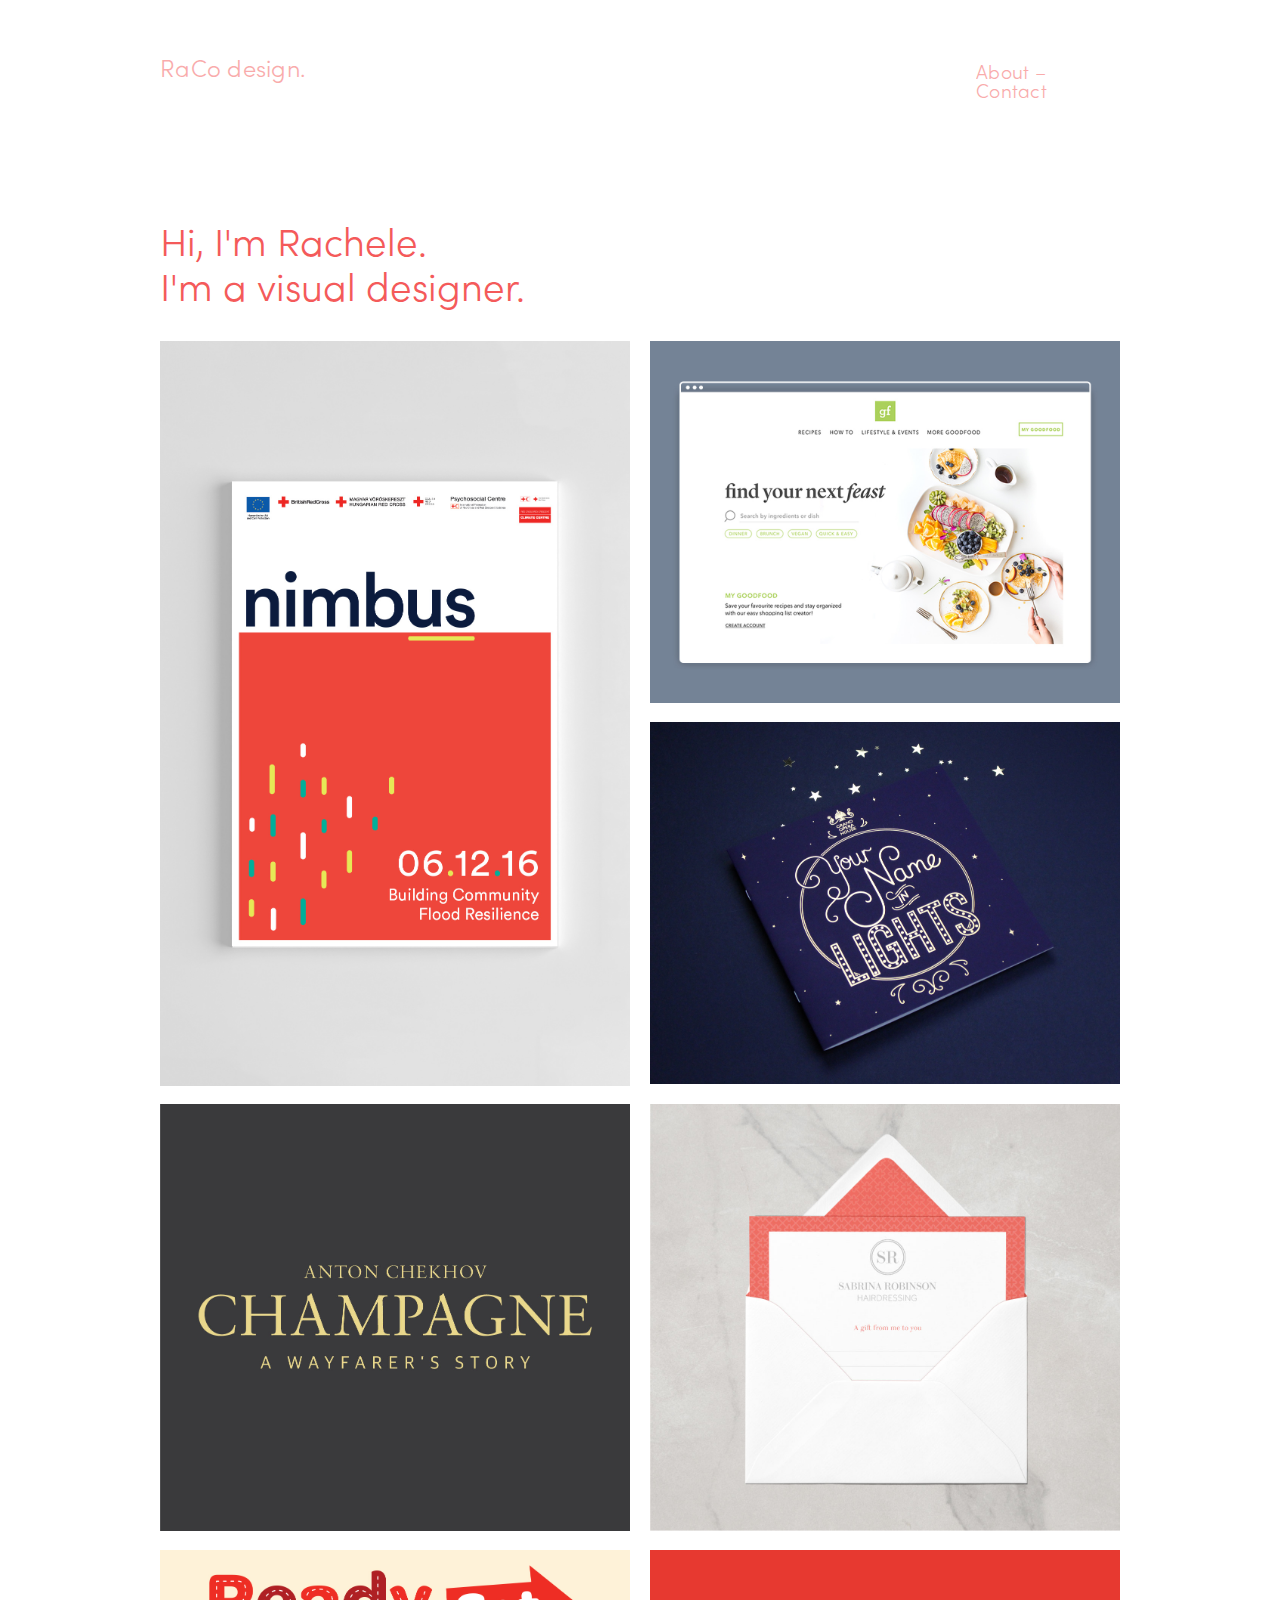
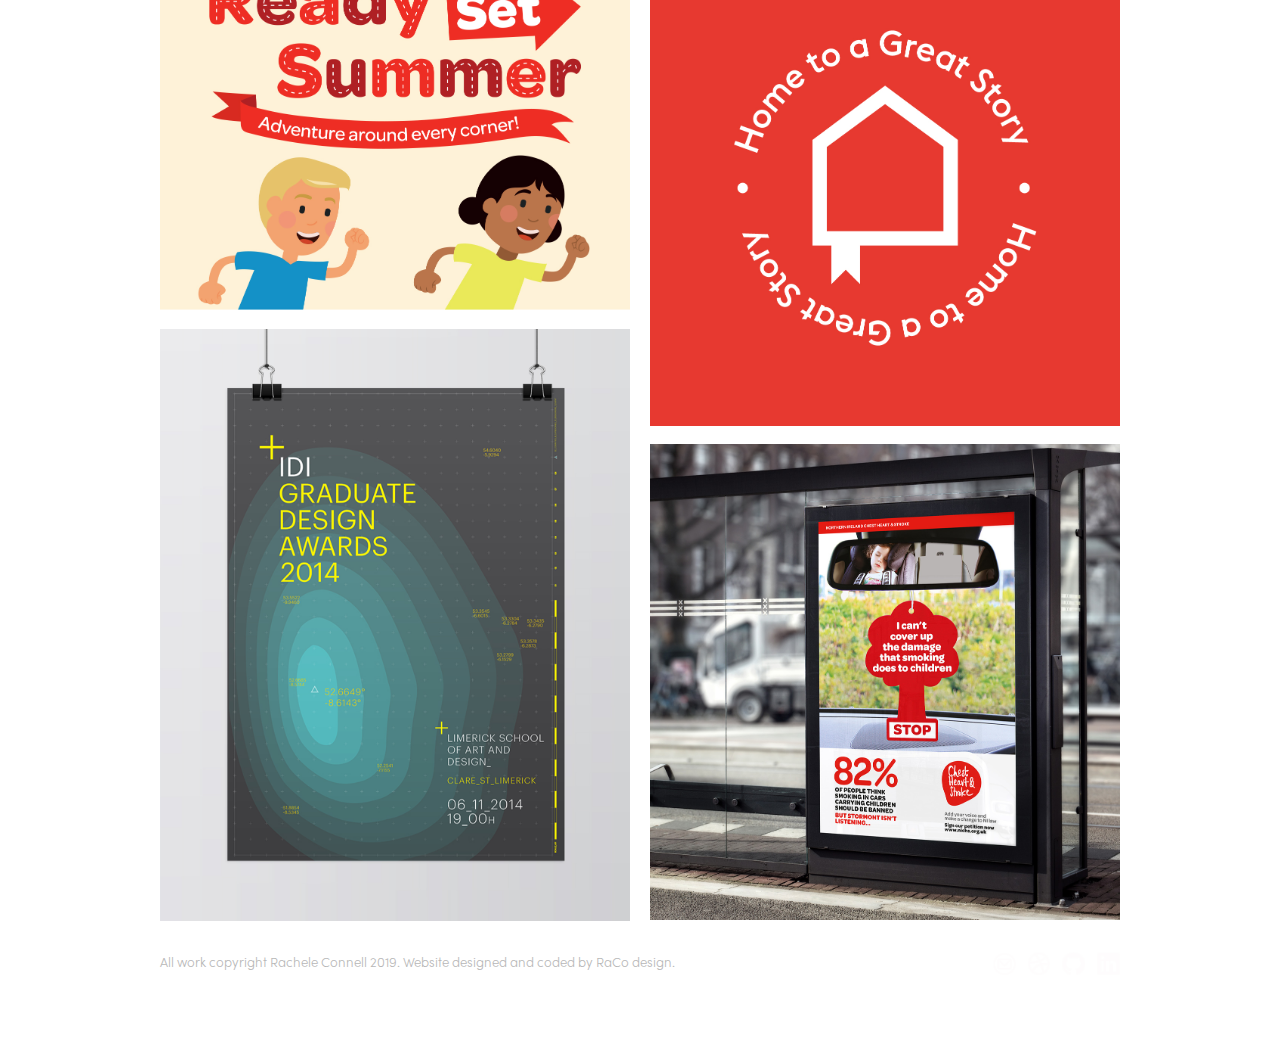
==== commit 0450381d: "smooth fade in added to thumbnails. Removal of About/contact button." ====
--- a/index.html
+++ b/index.html
@@ -17,12 +17,14 @@
                     <h1><a href="index.html">RaCo design.</a></h1>
                     
                     <div class="navigation"> 
-                        <a href= about-contact.html> <img src="assets/images/Aboutme-contact.png" alt="about-me"> </a>
+                        <!--  <a href= about-contact.html> <img src="assets/images/Aboutme-contact.png" alt="about-me"> </a> -->
+                        <a href= about-contact.html> About – Contact</a>
                     </div> 
                 </header>
         
+        <div class="wrap animate animateone fadeInUp">
             
-            <div id= intro>
+            <div class="intro">
               <h2>Hi, I'm Rachele. <br> I'm a visual designer.</h2>  
             </div>
 
@@ -144,7 +146,7 @@
                 </div>
         
                
-                    
+            </div>       
 
 
     
--- a/assets/scripts/main.css
+++ b/assets/scripts/main.css
@@ -79,22 +79,40 @@
     color: #f45a5a;
 }
 
-.navigation{
-    position: relative;
-    top: 1.6em;   
-    float:right;
-    transition: all 10s ease-in-out;
-}
-
-.navigation:hover {
-    transform: rotate(360deg);
-}
-
-.navigation img {
+h1:hover{
+    opacity: 1;
+}
+
+
+.navigation a{
+    position: relative;
+    top: 2.2em; 
+    float:right;  
+    /* transition: all 10s ease-in-out; */
+    /* new */
+    width:15%;
+    right:0;
+    font-family: Sofia Pro, sans-serif;
+    font-style: normal;
+    font-weight: 500;
+    font-size: 1.2em;
+    letter-spacing: .25px;
+    color: #f45a5a; 
+    opacity: 0.5;
+    display:inline;
+    text-decoration: none;
+}
+
+.navigation a:hover {
+    /* transform: rotate(360deg); */
+    opacity: 1;
+}
+
+/* .navigation img {
     width:100%;
     min-width: 85px;
     max-width: 100px;
-}
+} */
 
 @media (max-width: 640px) {
     .navigation {max-width: 85px; }
@@ -497,7 +515,7 @@
     font-weight: 600;
     font-size: 1em;
     color: #ff4545;
-     -moz-transition:color .2s ease-in; /*--- eases the colour change on the hover ---*/
+    -moz-transition:color .2s ease-in; /*--- eases the colour change on the hover ---*/
     -o-transition:color .2s ease-in;
     -webkit-transition:color .2s ease-in;
 }
@@ -637,3 +655,46 @@
     .copyright p { line-height: 1.4em;}
 }
 
+.animate {
+    -webkit-animation-duration: 1.25s;
+    animation-duration: 1.25s;
+    -webkit-animation-fill-mode: both;
+    animation-fill-mode: both;
+  }
+
+  .animateone {
+    -webkit-animation-delay: 0.15s;
+    -moz-animation-delay: 0.15s;
+    animation-delay: 0.15s;
+    }
+
+    @keyframes fadeInUp {
+        from {
+          opacity: 0;
+          -webkit-transform: translate3d(0, 20px, 0);
+          transform: translate3d(0, 20px, 0);
+        }
+        to {
+          opacity: 1;
+          -webkit-transform: none;
+          transform: none;
+        }
+      }
+      @-webkit-keyframes fadeInUp {
+        from {
+          opacity: 0;
+          -webkit-transform: translate3d(0, 20px, 0);
+          transform: translate3d(0, 20px, 0);
+        }
+        to {
+          opacity: 1;
+          -webkit-transform: none;
+          transform: none;
+        }
+      }
+      .fadeInUp {
+        -webkit-animation-name: fadeInUp;
+        animation-name: fadeInUp;
+      }
+
+    